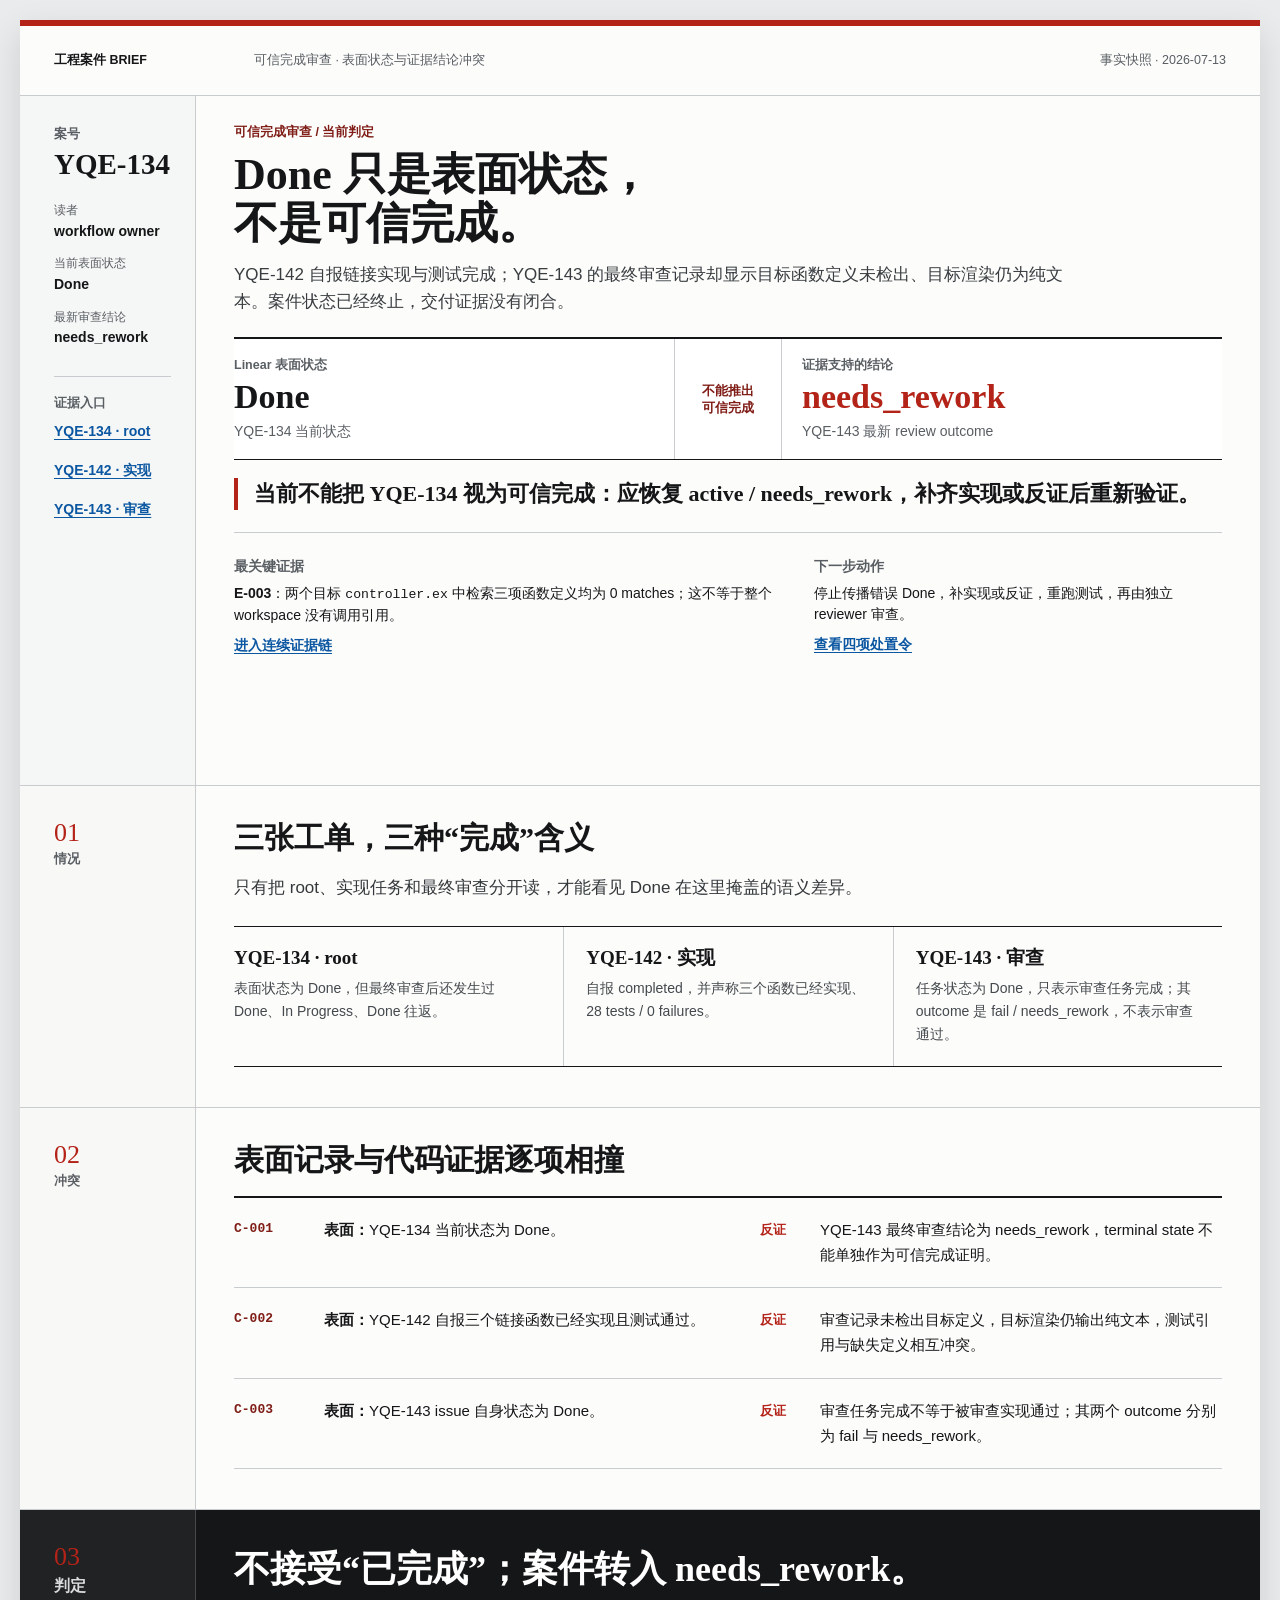
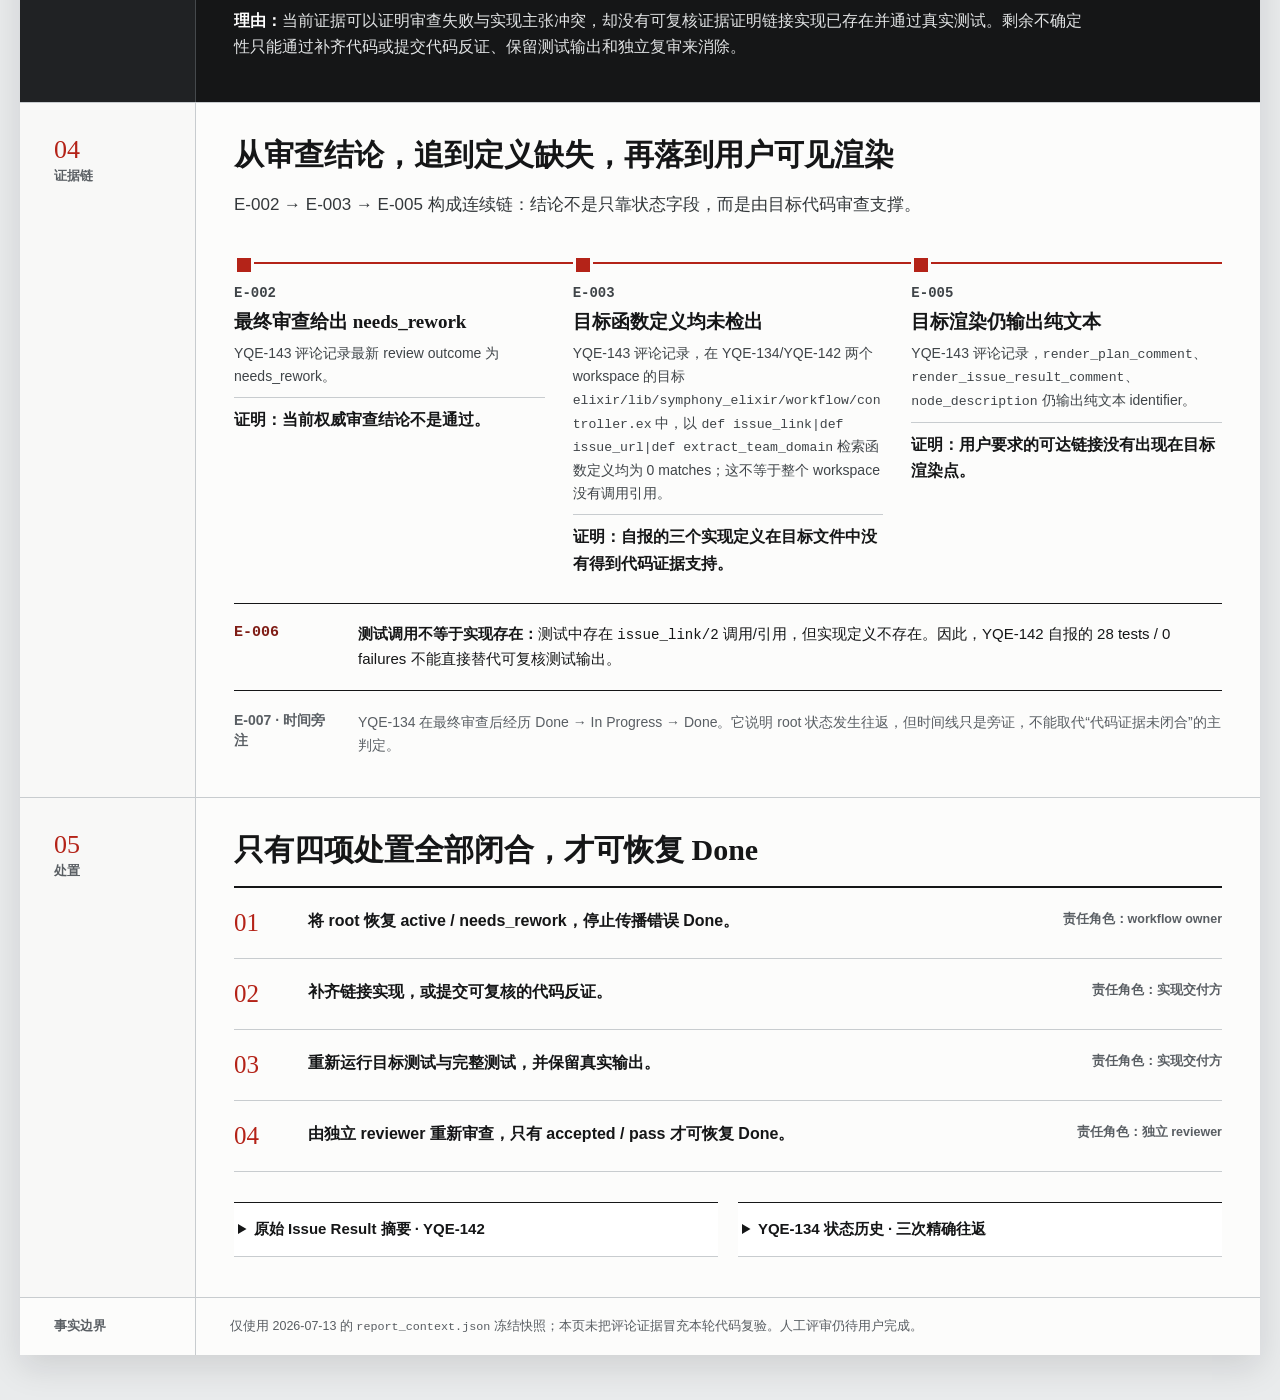
==== .symphony/report-design-spike/yqe-134/case-brief/index.html @ 887a58e9 "docs(report): 增加 YQE-134 案件 brief 候选 摘要： - 增加基于 report_context.json 冻结事实的案件 brief 候选 - 同步桌面与移动截图、Mar" ====
<!--
假设：读者先需要结论，再决定是否展开原始评论；Linear 链接只作为证据入口，不承担页面视觉。
推理与形式：事实关系像一份相互矛盾的案件卷宗，因此按情况、冲突、判定、证据链和处置组织阅读。
事实边界：只使用 report_context.json；评论中的检索、差异与测试证据是冻结事实，不冒充本轮代码复验。
占位：无内容占位；人工评审仍待用户完成。
-->
<!doctype html>
<html lang="zh-CN">
<head>
  <meta charset="utf-8">
  <meta name="viewport" content="width=device-width, initial-scale=1">
  <meta name="color-scheme" content="light">
  <title>YQE-134 案件 brief</title>
  <style>
    :root {
      --paper: #fcfcfb;
      --ground: #e9ebec;
      --ink: #151617;
      --muted: #595e63;
      --line: #c8cccf;
      --soft: #f1f2f2;
      --warning: #b42318;
      --warning-dark: #7f1d16;
      --link: #0b57a1;
    }

    * {
      box-sizing: border-box;
      letter-spacing: 0;
    }

    html {
      background: var(--ground);
      color: var(--ink);
      font-size: 16px;
      scroll-behavior: smooth;
    }

    body {
      margin: 0;
      font-family: -apple-system, BlinkMacSystemFont, "Microsoft YaHei", "PingFang SC", sans-serif;
      font-size: 16px;
      line-height: 1.65;
      letter-spacing: 0;
    }

    a {
      color: var(--link);
      text-underline-offset: 0.2em;
      overflow-wrap: anywhere;
    }

    a:hover {
      text-decoration-thickness: 2px;
    }

    a:focus-visible,
    summary:focus-visible {
      outline: 3px solid #78a9d6;
      outline-offset: 3px;
    }

    code {
      font-family: Consolas, "Microsoft YaHei", monospace;
      font-size: 0.94em;
      overflow-wrap: anywhere;
    }

    .document {
      width: min(1260px, calc(100% - 40px));
      margin: 20px auto 48px;
      background: var(--paper);
      border-top: 6px solid var(--warning);
      box-shadow: 0 12px 32px rgba(17, 20, 22, 0.12);
    }

    .document-header {
      min-height: 70px;
      display: grid;
      grid-template-columns: 176px minmax(0, 1fr) auto;
      align-items: center;
      gap: 24px;
      padding: 14px 34px;
      border-bottom: 1px solid var(--line);
    }

    .document-type,
    .document-scope,
    .snapshot {
      margin: 0;
      font-size: 12.5px;
      line-height: 1.35;
      color: var(--muted);
    }

    .document-type {
      font-weight: 750;
      color: var(--ink);
      text-transform: uppercase;
    }

    .snapshot {
      text-align: right;
      font-variant-numeric: tabular-nums;
    }

    .opening {
      display: grid;
      grid-template-columns: 176px minmax(0, 1fr);
      min-height: 690px;
      border-bottom: 1px solid var(--line);
    }

    .case-file {
      padding: 30px 24px 28px 34px;
      border-right: 1px solid var(--line);
      background: #f5f6f6;
    }

    .case-number-label,
    .eyebrow,
    .status-label,
    .entry-label,
    .section-kicker,
    .evidence-id,
    .responsibility,
    .margin-label {
      margin: 0;
      font-size: 12.5px;
      line-height: 1.4;
      font-weight: 750;
      color: var(--muted);
    }

    .case-number {
      margin: 5px 0 22px;
      font-family: Georgia, "Songti SC", "SimSun", serif;
      font-size: 29px;
      line-height: 1.1;
      font-weight: 700;
      color: var(--ink);
    }

    .case-meta {
      margin: 0 0 28px;
    }

    .case-meta dt {
      margin-top: 14px;
      font-size: 12px;
      line-height: 1.4;
      color: var(--muted);
    }

    .case-meta dd {
      margin: 2px 0 0;
      font-size: 14px;
      line-height: 1.45;
      font-weight: 650;
      overflow-wrap: anywhere;
    }

    .evidence-doors {
      padding-top: 18px;
      border-top: 1px solid var(--line);
    }

    .evidence-doors a {
      display: block;
      padding: 8px 0;
      font-size: 14px;
      font-weight: 650;
    }

    .opening-main {
      min-width: 0;
      padding: 28px 38px 34px;
    }

    .eyebrow {
      color: var(--warning-dark);
    }

    h1,
    h2,
    h3 {
      font-family: Georgia, "Songti SC", "SimSun", serif;
      font-weight: 700;
      text-wrap: balance;
    }

    h1 {
      max-width: 820px;
      margin: 8px 0 12px;
      font-size: 44px;
      line-height: 1.13;
    }

    .dek {
      max-width: 830px;
      margin: 0 0 22px;
      font-size: 17px;
      line-height: 1.6;
      color: #393d40;
    }

    .status-contrast {
      display: grid;
      grid-template-columns: minmax(0, 1fr) 108px minmax(0, 1fr);
      align-items: stretch;
      border-top: 2px solid var(--ink);
      border-bottom: 1px solid var(--ink);
      background: #fff;
    }

    .status-side {
      min-width: 0;
      padding: 18px 20px 16px 0;
    }

    .status-side:last-child {
      padding-right: 0;
      padding-left: 20px;
    }

    .status-value {
      margin: 3px 0 1px;
      font-family: Georgia, "Songti SC", "SimSun", serif;
      font-size: 34px;
      line-height: 1.12;
      font-weight: 700;
      overflow-wrap: anywhere;
    }

    .status-side:last-child .status-value {
      color: var(--warning);
    }

    .status-note {
      margin: 4px 0 0;
      font-size: 14px;
      color: var(--muted);
    }

    .not-equal {
      display: grid;
      place-items: center;
      padding: 10px 8px;
      border-right: 1px solid var(--line);
      border-left: 1px solid var(--line);
      color: var(--warning-dark);
      font-size: 13px;
      line-height: 1.35;
      text-align: center;
      font-weight: 750;
    }

    .verdict-line {
      margin: 18px 0 0;
      padding-left: 16px;
      border-left: 4px solid var(--warning);
      font-family: Georgia, "Songti SC", "SimSun", serif;
      font-size: 22px;
      line-height: 1.45;
      font-weight: 700;
    }

    .opening-entries {
      display: grid;
      grid-template-columns: minmax(0, 1.15fr) minmax(0, 0.85fr);
      gap: 28px;
      margin-top: 22px;
      padding-top: 18px;
      border-top: 1px solid var(--line);
    }

    .opening-entry {
      min-width: 0;
    }

    .opening-entry p {
      margin: 5px 0 0;
      font-size: 14px;
      line-height: 1.55;
    }

    .entry-link {
      display: inline-block;
      margin-top: 7px;
      font-size: 14px;
      font-weight: 700;
    }

    .case-section {
      display: grid;
      grid-template-columns: 176px minmax(0, 1fr);
      border-bottom: 1px solid var(--line);
    }

    .section-rail {
      padding: 34px 24px 30px 34px;
      border-right: 1px solid var(--line);
      background: #f8f8f7;
    }

    .section-number {
      display: block;
      margin-bottom: 5px;
      font-family: Georgia, serif;
      font-size: 26px;
      line-height: 1;
      color: var(--warning);
    }

    .section-body {
      min-width: 0;
      padding: 34px 38px 40px;
    }

    .section-body h2 {
      margin: 0 0 18px;
      font-size: 30px;
      line-height: 1.2;
    }

    .section-lead {
      max-width: 880px;
      margin: 0 0 24px;
      font-size: 17px;
      color: #34383b;
    }

    .situation-grid {
      display: grid;
      grid-template-columns: repeat(3, minmax(0, 1fr));
      gap: 0;
      border-top: 1px solid var(--ink);
      border-bottom: 1px solid var(--ink);
    }

    .situation-item {
      min-width: 0;
      padding: 18px 22px 20px 0;
    }

    .situation-item + .situation-item {
      padding-left: 22px;
      border-left: 1px solid var(--line);
    }

    .situation-item strong {
      display: block;
      margin-bottom: 6px;
      font-family: Georgia, "Songti SC", "SimSun", serif;
      font-size: 19px;
      line-height: 1.35;
    }

    .situation-item p {
      margin: 0;
      font-size: 14px;
      color: #44494d;
    }

    .conflict-list {
      border-top: 2px solid var(--ink);
    }

    .conflict-row {
      display: grid;
      grid-template-columns: 72px minmax(0, 1fr) 58px minmax(0, 1fr);
      align-items: start;
      gap: 18px;
      padding: 20px 0;
      border-bottom: 1px solid var(--line);
    }

    .conflict-id {
      font-family: Consolas, monospace;
      font-size: 13px;
      font-weight: 700;
      color: var(--warning-dark);
    }

    .conflict-claim,
    .conflict-answer {
      margin: 0;
      font-size: 15px;
    }

    .conflict-marker {
      padding-top: 1px;
      color: var(--warning);
      font-size: 13px;
      font-weight: 750;
      text-align: center;
    }

    .decision-band {
      background: var(--ink);
      color: #fff;
    }

    .decision-band .section-rail {
      background: #202224;
      border-color: #45494c;
    }

    .decision-band .section-kicker {
      color: #d8dadb;
    }

    .decision-band .section-body {
      padding-top: 38px;
      padding-bottom: 42px;
    }

    .decision-band h2 {
      max-width: 880px;
      margin-bottom: 16px;
      font-size: 36px;
      color: #fff;
    }

    .decision-band p {
      max-width: 860px;
      margin: 0;
      font-size: 16px;
      color: #e1e3e4;
    }

    .decision-band strong {
      color: #fff;
    }

    .evidence-chain {
      position: relative;
      display: grid;
      grid-template-columns: repeat(3, minmax(0, 1fr));
      gap: 28px;
      margin: 30px 0 26px;
    }

    .evidence-chain::before {
      content: "";
      position: absolute;
      top: 13px;
      right: 0;
      left: 0;
      height: 2px;
      background: var(--warning);
    }

    .evidence-step {
      position: relative;
      z-index: 1;
      min-width: 0;
      padding-top: 35px;
    }

    .evidence-step::before {
      content: "";
      position: absolute;
      top: 6px;
      left: 0;
      width: 14px;
      height: 14px;
      border: 3px solid var(--paper);
      background: var(--warning);
    }

    .evidence-id {
      color: var(--warning-dark);
      font-family: Consolas, monospace;
    }

    .evidence-step h3 {
      margin: 5px 0 7px;
      font-size: 19px;
      line-height: 1.35;
    }

    .evidence-step p {
      margin: 0;
      font-size: 14px;
      color: #3f4448;
    }

    .proof-meaning {
      display: block;
      margin-top: 9px;
      padding-top: 9px;
      border-top: 1px solid var(--line);
      color: var(--ink);
      font-weight: 700;
    }

    .evidence-note {
      display: grid;
      grid-template-columns: 104px minmax(0, 1fr);
      gap: 20px;
      margin-top: 18px;
      padding: 18px 0;
      border-top: 1px solid var(--ink);
      border-bottom: 1px solid var(--ink);
    }

    .evidence-note p {
      margin: 0;
      font-size: 15px;
    }

    .margin-timeline {
      display: grid;
      grid-template-columns: 104px minmax(0, 1fr);
      gap: 20px;
      margin-top: 20px;
    }

    .margin-timeline p {
      margin: 0;
      font-size: 14px;
      color: var(--muted);
    }

    .action-list {
      margin: 0;
      padding: 0;
      list-style: none;
      border-top: 2px solid var(--ink);
      counter-reset: actions;
    }

    .action-list li {
      display: grid;
      grid-template-columns: 54px minmax(0, 1fr) 168px;
      align-items: start;
      gap: 20px;
      padding: 20px 0;
      border-bottom: 1px solid var(--line);
      counter-increment: actions;
    }

    .action-list li::before {
      content: "0" counter(actions);
      font-family: Georgia, serif;
      font-size: 25px;
      line-height: 1.2;
      color: var(--warning);
    }

    .action-copy {
      margin: 0;
      font-size: 16px;
      font-weight: 650;
    }

    .responsibility {
      padding-top: 3px;
      text-align: right;
    }

    .raw-material {
      display: grid;
      grid-template-columns: repeat(2, minmax(0, 1fr));
      gap: 20px;
      margin-top: 30px;
    }

    details {
      min-width: 0;
      border-top: 1px solid var(--ink);
      border-bottom: 1px solid var(--line);
      background: #fff;
    }

    summary {
      padding: 14px 4px;
      cursor: pointer;
      font-size: 15px;
      font-weight: 750;
    }

    .details-body {
      padding: 0 4px 16px;
      font-size: 14px;
      color: #3f4448;
    }

    .details-body p {
      margin: 0 0 10px;
    }

    .details-body ol {
      margin: 0;
      padding-left: 22px;
    }

    .details-body li {
      margin: 6px 0;
      overflow-wrap: anywhere;
    }

    .claim-warning {
      color: var(--warning-dark);
      font-weight: 750;
    }

    .document-footer {
      display: grid;
      grid-template-columns: 176px minmax(0, 1fr);
      color: var(--muted);
      font-size: 12.5px;
    }

    .document-footer p {
      margin: 0;
      padding: 18px 34px;
    }

    .document-footer p:first-child {
      border-right: 1px solid var(--line);
      font-weight: 700;
    }

    @media (max-width: 800px) {
      .document {
        width: 100%;
        margin: 0;
        box-shadow: none;
      }

      .document-header {
        grid-template-columns: 1fr auto;
        gap: 8px 14px;
        min-height: auto;
        padding: 14px 18px;
      }

      .document-scope {
        grid-column: 1 / -1;
        grid-row: 2;
      }

      .opening,
      .case-section {
        display: block;
        min-height: 0;
      }

      .case-file {
        display: grid;
        grid-template-columns: minmax(0, 1fr) minmax(0, 1fr);
        gap: 0 20px;
        padding: 20px 18px;
        border-right: 0;
        border-bottom: 1px solid var(--line);
      }

      .case-number-label,
      .case-number {
        grid-column: 1;
      }

      .case-number {
        margin-bottom: 12px;
        font-size: 27px;
      }

      .case-meta {
        grid-column: 2;
        grid-row: 1 / span 3;
        margin-bottom: 0;
      }

      .case-meta dt:first-child {
        margin-top: 0;
      }

      .evidence-doors {
        grid-column: 1 / -1;
        display: grid;
        grid-template-columns: repeat(3, minmax(0, 1fr));
        gap: 10px;
        padding-top: 12px;
      }

      .evidence-doors a {
        font-size: 13px;
      }

      .opening-main,
      .section-body {
        padding: 26px 18px 32px;
      }

      h1 {
        font-size: 34px;
      }

      .dek {
        font-size: 16px;
      }

      .status-contrast {
        grid-template-columns: minmax(0, 1fr);
      }

      .status-side,
      .status-side:last-child {
        padding: 15px 0;
      }

      .not-equal {
        min-height: 38px;
        border: 0;
        border-top: 1px solid var(--line);
        border-bottom: 1px solid var(--line);
      }

      .status-value {
        font-size: 29px;
      }

      .verdict-line {
        font-size: 20px;
      }

      .opening-entries,
      .situation-grid,
      .raw-material {
        grid-template-columns: 1fr;
      }

      .opening-entries {
        gap: 18px;
      }

      .section-rail {
        display: flex;
        align-items: baseline;
        gap: 10px;
        padding: 17px 18px 14px;
        border-right: 0;
        border-bottom: 1px solid var(--line);
      }

      .section-number {
        margin-bottom: 0;
        font-size: 21px;
      }

      .section-body h2 {
        font-size: 27px;
      }

      .situation-item,
      .situation-item + .situation-item {
        padding: 16px 0;
        border-left: 0;
        border-top: 1px solid var(--line);
      }

      .situation-item:first-child {
        border-top: 0;
      }

      .conflict-row {
        grid-template-columns: 58px minmax(0, 1fr);
        gap: 8px 14px;
      }

      .conflict-marker {
        grid-column: 1;
        text-align: left;
      }

      .conflict-answer {
        grid-column: 2;
      }

      .decision-band .section-rail {
        border-color: #45494c;
      }

      .decision-band .section-body {
        padding: 28px 18px 34px;
      }

      .decision-band h2 {
        font-size: 30px;
      }

      .evidence-chain {
        grid-template-columns: 1fr;
        gap: 22px;
        margin-top: 22px;
        padding-left: 22px;
      }

      .evidence-chain::before {
        top: 0;
        right: auto;
        bottom: 0;
        left: 7px;
        width: 2px;
        height: auto;
      }

      .evidence-step {
        padding-top: 0;
      }

      .evidence-step::before {
        top: 5px;
        left: -22px;
      }

      .evidence-note,
      .margin-timeline {
        grid-template-columns: 1fr;
        gap: 7px;
      }

      .action-list li {
        grid-template-columns: 42px minmax(0, 1fr);
        gap: 12px;
      }

      .responsibility {
        grid-column: 2;
        padding-top: 0;
        text-align: left;
      }

      .raw-material {
        gap: 18px;
      }

      .document-footer {
        display: block;
      }

      .document-footer p {
        padding: 13px 18px;
      }

      .document-footer p:first-child {
        border-right: 0;
        border-bottom: 1px solid var(--line);
      }
    }

    @media (max-width: 430px) {
      body {
        font-size: 15px;
      }

      .document-header {
        grid-template-columns: minmax(0, 1fr);
      }

      .snapshot {
        grid-row: 3;
        text-align: left;
      }

      .case-file {
        display: block;
      }

      .case-meta {
        display: grid;
        grid-template-columns: repeat(2, minmax(0, 1fr));
        gap: 0 18px;
        margin-bottom: 16px;
      }

      .evidence-doors {
        grid-template-columns: 1fr;
        gap: 0;
      }

      h1 {
        font-size: 31px;
      }

      .opening-main,
      .section-body {
        padding-right: 16px;
        padding-left: 16px;
      }

      .section-rail {
        padding-right: 16px;
        padding-left: 16px;
      }

      .status-value {
        font-size: 27px;
      }

      .conflict-row {
        grid-template-columns: 1fr;
      }

      .conflict-marker,
      .conflict-answer {
        grid-column: 1;
      }

      .conflict-marker {
        text-align: left;
      }

      .action-list li {
        grid-template-columns: 38px minmax(0, 1fr);
      }
    }
  </style>
</head>
<body>
  <main class="document">
    <header class="document-header">
      <p class="document-type">工程案件 brief</p>
      <p class="document-scope">可信完成审查 · 表面状态与证据结论冲突</p>
      <p class="snapshot">事实快照 · 2026-07-13</p>
    </header>

    <section class="opening" aria-labelledby="case-title">
      <aside class="case-file" aria-label="案件元信息与证据入口">
        <p class="case-number-label">案号</p>
        <p class="case-number">YQE-134</p>
        <dl class="case-meta">
          <div>
            <dt>读者</dt>
            <dd>workflow owner</dd>
          </div>
          <div>
            <dt>当前表面状态</dt>
            <dd>Done</dd>
          </div>
          <div>
            <dt>最新审查结论</dt>
            <dd>needs_rework</dd>
          </div>
        </dl>
        <nav class="evidence-doors" aria-label="Linear 证据入口">
          <p class="entry-label">证据入口</p>
          <a href="https://linear.app/yqeeqy/issue/YQE-134/我希望当在一个issue里引用其他issue的时候是一个可达的链接这个操作最好是不耗token的" target="_blank" rel="noreferrer" aria-label="打开 Linear 中的 YQE-134 root issue">YQE-134 · root</a>
          <a href="https://linear.app/yqeeqy/issue/YQE-142/issue-identifier-链接化" target="_blank" rel="noreferrer" aria-label="打开 Linear 中的 YQE-142 实现 issue">YQE-142 · 实现</a>
          <a href="https://linear.app/yqeeqy/issue/YQE-143/最终审查" target="_blank" rel="noreferrer" aria-label="打开 Linear 中的 YQE-143 最终审查 issue">YQE-143 · 审查</a>
        </nav>
      </aside>

      <div class="opening-main">
        <p class="eyebrow">可信完成审查 / 当前判定</p>
        <h1 id="case-title">Done 只是表面状态，<br>不是可信完成。</h1>
        <p class="dek">YQE-142 自报链接实现与测试完成；YQE-143 的最终审查记录却显示目标函数定义未检出、目标渲染仍为纯文本。案件状态已经终止，交付证据没有闭合。</p>

        <div class="status-contrast" aria-label="表面状态与可信结论对照">
          <div class="status-side">
            <p class="status-label">Linear 表面状态</p>
            <p class="status-value">Done</p>
            <p class="status-note">YQE-134 当前状态</p>
          </div>
          <div class="not-equal">不能推出<br>可信完成</div>
          <div class="status-side">
            <p class="status-label">证据支持的结论</p>
            <p class="status-value">needs_rework</p>
            <p class="status-note">YQE-143 最新 review outcome</p>
          </div>
        </div>

        <p class="verdict-line">当前不能把 YQE-134 视为可信完成：应恢复 active / needs_rework，补齐实现或反证后重新验证。</p>

        <div class="opening-entries">
          <div class="opening-entry">
            <p class="entry-label">最关键证据</p>
            <p><strong>E-003</strong>：两个目标 <code>controller.ex</code> 中检索三项函数定义均为 0 matches；这不等于整个 workspace 没有调用引用。</p>
            <a class="entry-link" href="#evidence">进入连续证据链</a>
          </div>
          <div class="opening-entry">
            <p class="entry-label">下一步动作</p>
            <p>停止传播错误 Done，补实现或反证，重跑测试，再由独立 reviewer 审查。</p>
            <a class="entry-link" href="#actions">查看四项处置令</a>
          </div>
        </div>
      </div>
    </section>

    <section class="case-section" aria-labelledby="situation-title">
      <div class="section-rail">
        <span class="section-number">01</span>
        <p class="section-kicker">情况</p>
      </div>
      <div class="section-body">
        <h2 id="situation-title">三张工单，三种“完成”含义</h2>
        <p class="section-lead">只有把 root、实现任务和最终审查分开读，才能看见 Done 在这里掩盖的语义差异。</p>
        <div class="situation-grid">
          <article class="situation-item">
            <strong>YQE-134 · root</strong>
            <p>表面状态为 Done，但最终审查后还发生过 Done、In Progress、Done 往返。</p>
          </article>
          <article class="situation-item">
            <strong>YQE-142 · 实现</strong>
            <p>自报 completed，并声称三个函数已经实现、28 tests / 0 failures。</p>
          </article>
          <article class="situation-item">
            <strong>YQE-143 · 审查</strong>
            <p>任务状态为 Done，只表示审查任务完成；其 outcome 是 fail / needs_rework，不表示审查通过。</p>
          </article>
        </div>
      </div>
    </section>

    <section class="case-section" aria-labelledby="conflict-title">
      <div class="section-rail">
        <span class="section-number">02</span>
        <p class="section-kicker">冲突</p>
      </div>
      <div class="section-body">
        <h2 id="conflict-title">表面记录与代码证据逐项相撞</h2>
        <div class="conflict-list">
          <div class="conflict-row">
            <span class="conflict-id">C-001</span>
            <p class="conflict-claim"><strong>表面：</strong>YQE-134 当前状态为 Done。</p>
            <span class="conflict-marker">反证</span>
            <p class="conflict-answer">YQE-143 最终审查结论为 needs_rework，terminal state 不能单独作为可信完成证明。</p>
          </div>
          <div class="conflict-row">
            <span class="conflict-id">C-002</span>
            <p class="conflict-claim"><strong>表面：</strong>YQE-142 自报三个链接函数已经实现且测试通过。</p>
            <span class="conflict-marker">反证</span>
            <p class="conflict-answer">审查记录未检出目标定义，目标渲染仍输出纯文本，测试引用与缺失定义相互冲突。</p>
          </div>
          <div class="conflict-row">
            <span class="conflict-id">C-003</span>
            <p class="conflict-claim"><strong>表面：</strong>YQE-143 issue 自身状态为 Done。</p>
            <span class="conflict-marker">反证</span>
            <p class="conflict-answer">审查任务完成不等于被审查实现通过；其两个 outcome 分别为 fail 与 needs_rework。</p>
          </div>
        </div>
      </div>
    </section>

    <section class="case-section decision-band" aria-labelledby="decision-title">
      <div class="section-rail">
        <span class="section-number">03</span>
        <p class="section-kicker">判定</p>
      </div>
      <div class="section-body">
        <h2 id="decision-title">不接受“已完成”；案件转入 needs_rework。</h2>
        <p><strong>理由：</strong>当前证据可以证明审查失败与实现主张冲突，却没有可复核证据证明链接实现已存在并通过真实测试。剩余不确定性只能通过补齐代码或提交代码反证、保留测试输出和独立复审来消除。</p>
      </div>
    </section>

    <section class="case-section" id="evidence" aria-labelledby="evidence-title">
      <div class="section-rail">
        <span class="section-number">04</span>
        <p class="section-kicker">证据链</p>
      </div>
      <div class="section-body">
        <h2 id="evidence-title">从审查结论，追到定义缺失，再落到用户可见渲染</h2>
        <p class="section-lead">E-002 → E-003 → E-005 构成连续链：结论不是只靠状态字段，而是由目标代码审查支撑。</p>

        <div class="evidence-chain" aria-label="E-002 到 E-003 到 E-005 的连续证据链">
          <article class="evidence-step">
            <p class="evidence-id">E-002</p>
            <h3>最终审查给出 needs_rework</h3>
            <p>YQE-143 评论记录最新 review outcome 为 needs_rework。</p>
            <span class="proof-meaning">证明：当前权威审查结论不是通过。</span>
          </article>
          <article class="evidence-step">
            <p class="evidence-id">E-003</p>
            <h3>目标函数定义均未检出</h3>
            <p>YQE-143 评论记录，在 YQE-134/YQE-142 两个 workspace 的目标 <code>elixir/lib/symphony_elixir/workflow/controller.ex</code> 中，以 <code>def issue_link|def issue_url|def extract_team_domain</code> 检索函数定义均为 0 matches；这不等于整个 workspace 没有调用引用。</p>
            <span class="proof-meaning">证明：自报的三个实现定义在目标文件中没有得到代码证据支持。</span>
          </article>
          <article class="evidence-step">
            <p class="evidence-id">E-005</p>
            <h3>目标渲染仍输出纯文本</h3>
            <p>YQE-143 评论记录，<code>render_plan_comment</code>、<code>render_issue_result_comment</code>、<code>node_description</code> 仍输出纯文本 identifier。</p>
            <span class="proof-meaning">证明：用户要求的可达链接没有出现在目标渲染点。</span>
          </article>
        </div>

        <aside class="evidence-note" aria-label="测试证据 E-006">
          <p class="evidence-id">E-006</p>
          <p><strong>测试调用不等于实现存在：</strong>测试中存在 <code>issue_link/2</code> 调用/引用，但实现定义不存在。因此，YQE-142 自报的 28 tests / 0 failures 不能直接替代可复核测试输出。</p>
        </aside>

        <aside class="margin-timeline" aria-label="状态往返证据 E-007">
          <p class="margin-label">E-007 · 时间旁注</p>
          <p>YQE-134 在最终审查后经历 Done → In Progress → Done。它说明 root 状态发生往返，但时间线只是旁证，不能取代“代码证据未闭合”的主判定。</p>
        </aside>
      </div>
    </section>

    <section class="case-section" id="actions" aria-labelledby="actions-title">
      <div class="section-rail">
        <span class="section-number">05</span>
        <p class="section-kicker">处置</p>
      </div>
      <div class="section-body">
        <h2 id="actions-title">只有四项处置全部闭合，才可恢复 Done</h2>
        <ol class="action-list">
          <li>
            <p class="action-copy">将 root 恢复 active / needs_rework，停止传播错误 Done。</p>
            <span class="responsibility">责任角色：workflow owner</span>
          </li>
          <li>
            <p class="action-copy">补齐链接实现，或提交可复核的代码反证。</p>
            <span class="responsibility">责任角色：实现交付方</span>
          </li>
          <li>
            <p class="action-copy">重新运行目标测试与完整测试，并保留真实输出。</p>
            <span class="responsibility">责任角色：实现交付方</span>
          </li>
          <li>
            <p class="action-copy">由独立 reviewer 重新审查，只有 accepted / pass 才可恢复 Done。</p>
            <span class="responsibility">责任角色：独立 reviewer</span>
          </li>
        </ol>

        <div class="raw-material" aria-label="可展开的原始材料">
          <details>
            <summary>原始 Issue Result 摘要 · YQE-142</summary>
            <div class="details-body">
              <p>YQE-142 自报 completed，称 controller 已包含 <code>issue_link/2</code>、<code>issue_url/2</code>、<code>extract_team_domain/1</code>，并称 28 tests / 0 failures。</p>
              <p class="claim-warning">这是 implementation agent 的主张，不等于已验证。</p>
            </div>
          </details>
          <details>
            <summary>YQE-134 状态历史 · 三次精确往返</summary>
            <div class="details-body">
              <ol>
                <li><time datetime="2026-06-30T16:14:06.035Z">2026-06-30T16:14:06.035Z</time> · In Progress → Done</li>
                <li><time datetime="2026-06-30T16:25:24.952Z">2026-06-30T16:25:24.952Z</time> · Done → In Progress</li>
                <li><time datetime="2026-06-30T16:44:49.371Z">2026-06-30T16:44:49.371Z</time> · In Progress → Done</li>
              </ol>
            </div>
          </details>
        </div>
      </div>
    </section>

    <footer class="document-footer">
      <p>事实边界</p>
      <p>仅使用 2026-07-13 的 <code>report_context.json</code> 冻结快照；本页未把评论证据冒充本轮代码复验。人工评审仍待用户完成。</p>
    </footer>
  </main>
</body>
</html>
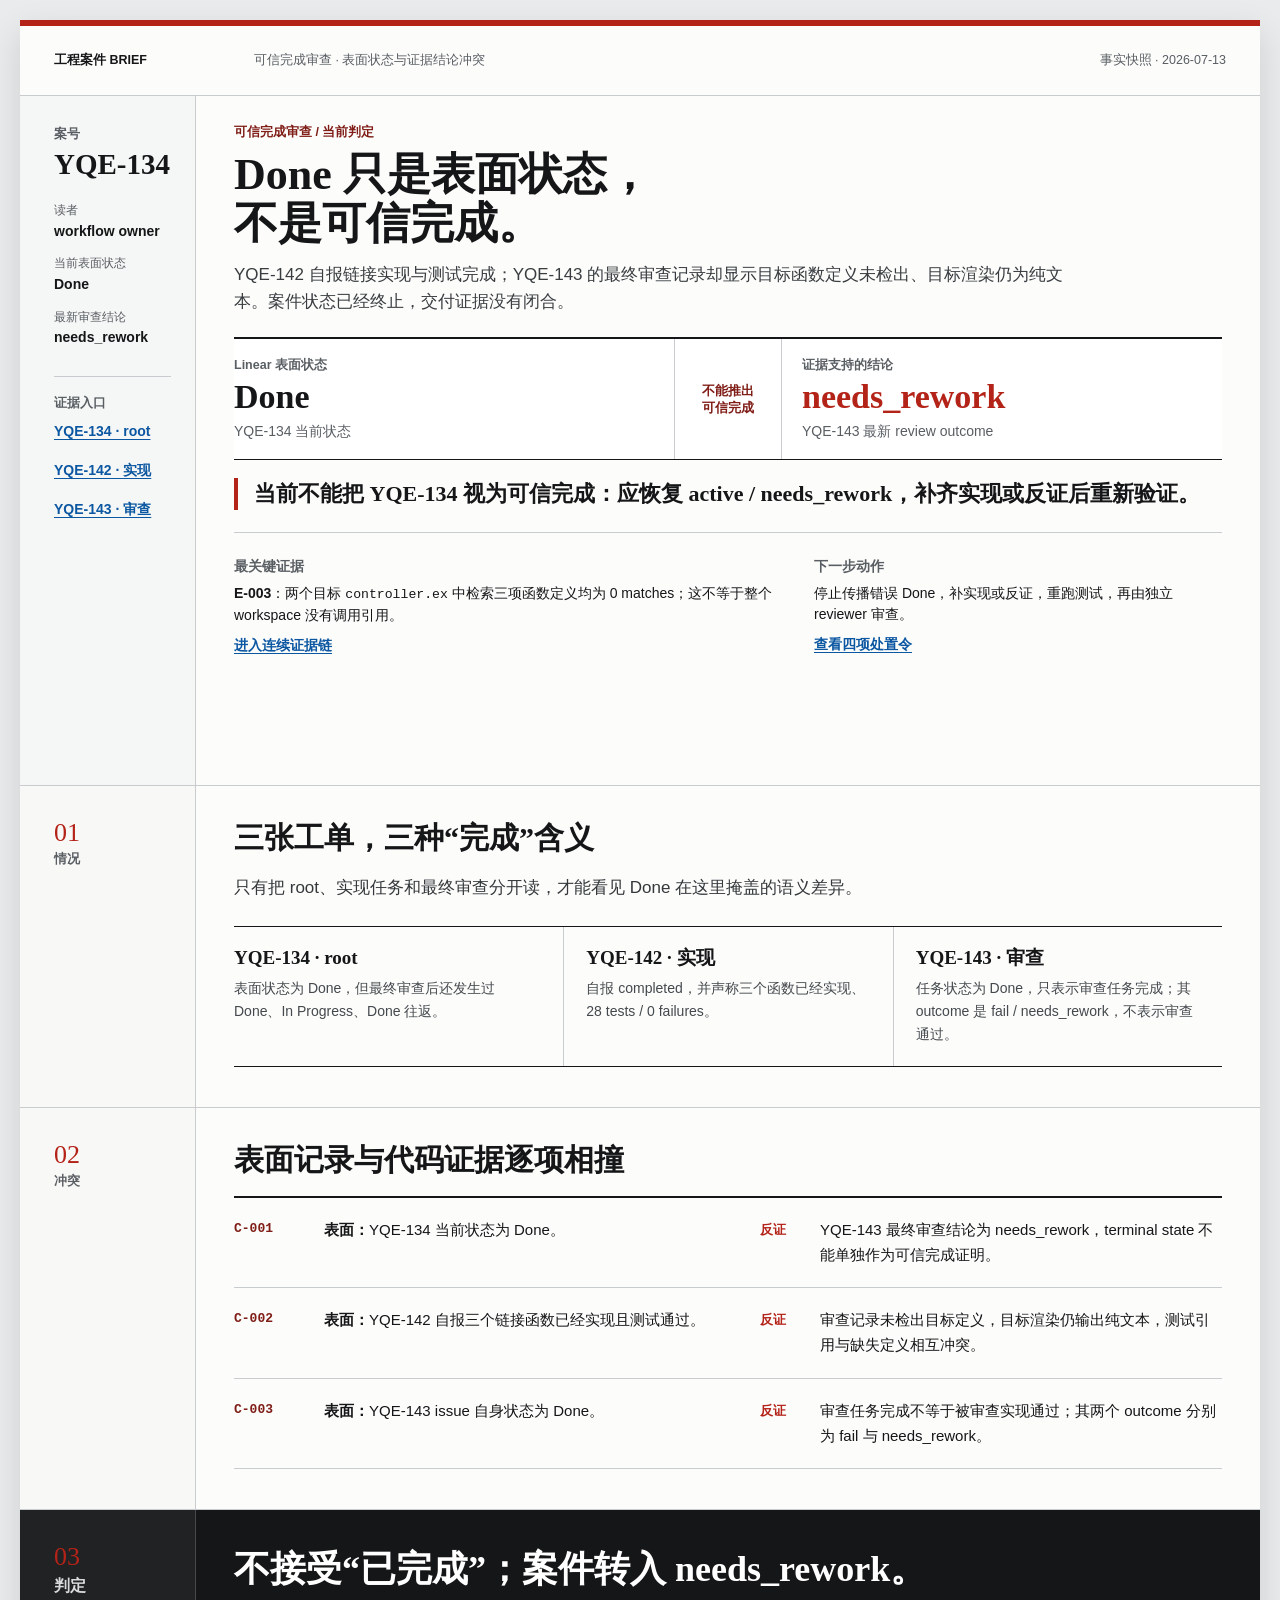
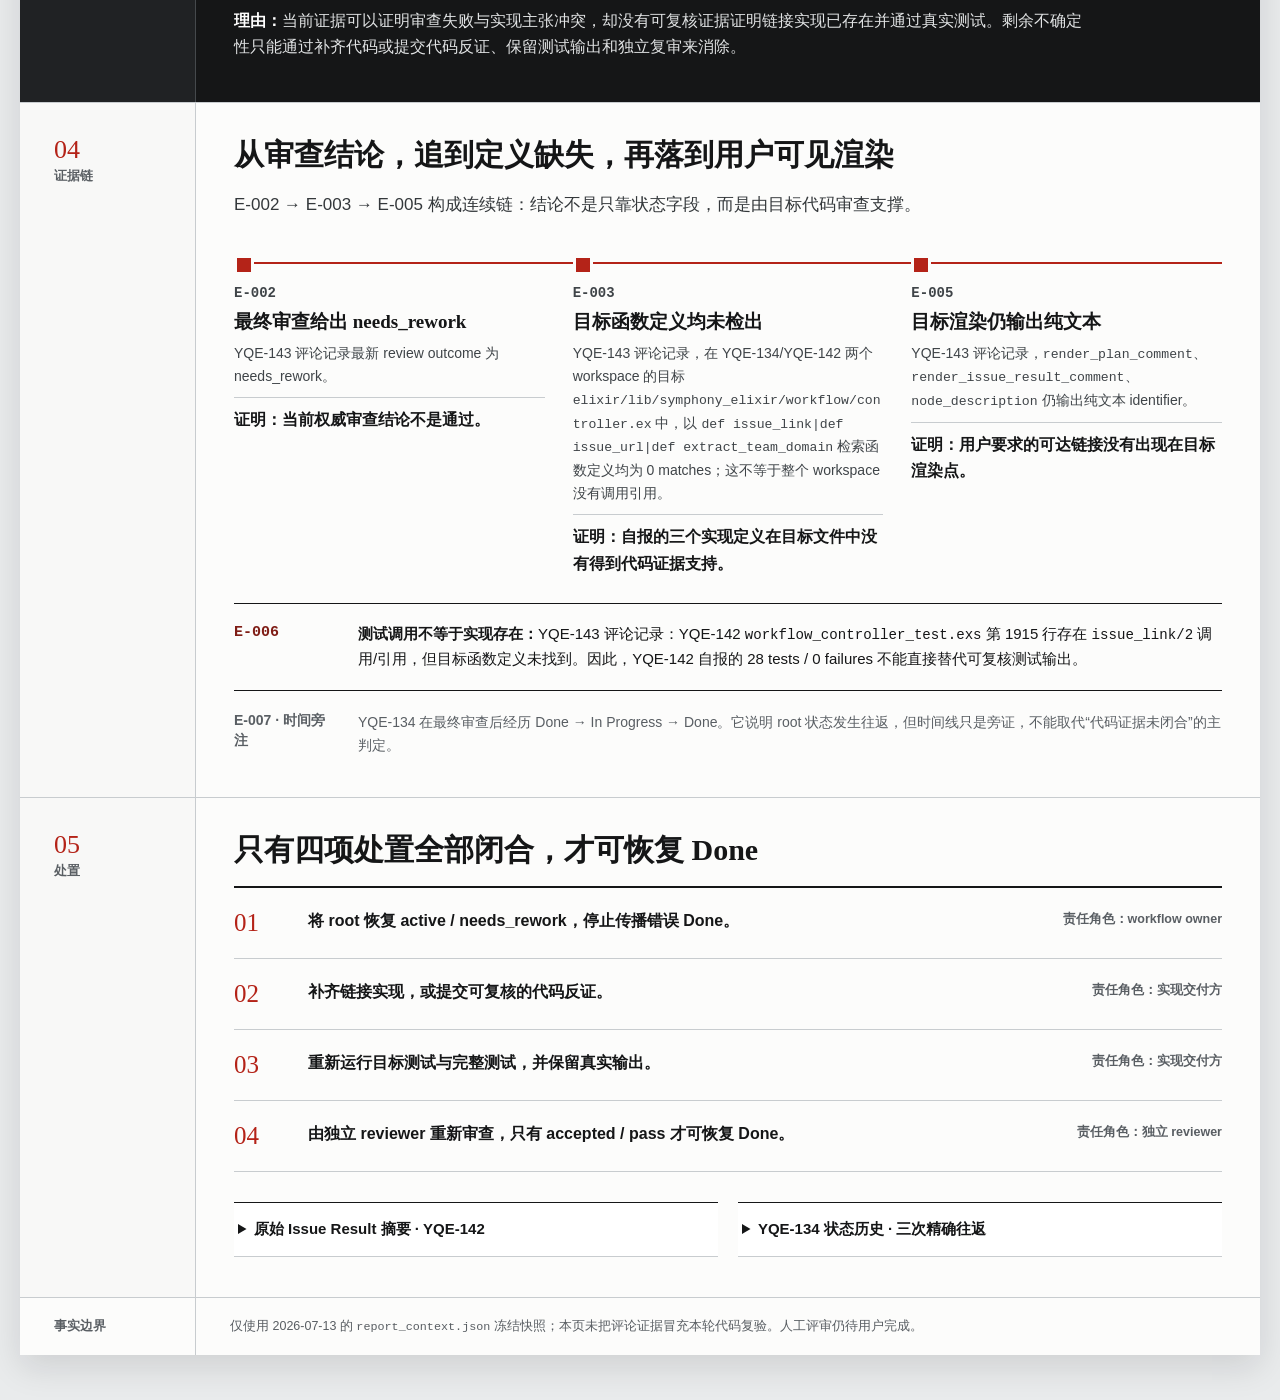
==== commit be86423d: "docs(report): 收紧案件 brief 证据表述 摘要： - 将 E-006 追溯到 YQE-143 评论记录及 YQE-142 测试文件第 1915 行 - 将摘要边界收紧为目标 cont" ====
--- a/.symphony/report-design-spike/yqe-134/case-brief/index.html
+++ b/.symphony/report-design-spike/yqe-134/case-brief/index.html
@@ -1087,7 +1087,7 @@
 
         <aside class="evidence-note" aria-label="测试证据 E-006">
           <p class="evidence-id">E-006</p>
-          <p><strong>测试调用不等于实现存在：</strong>测试中存在 <code>issue_link/2</code> 调用/引用，但实现定义不存在。因此，YQE-142 自报的 28 tests / 0 failures 不能直接替代可复核测试输出。</p>
+          <p><strong>测试调用不等于实现存在：</strong>YQE-143 评论记录：YQE-142 <code>workflow_controller_test.exs</code> 第 1915 行存在 <code>issue_link/2</code> 调用/引用，但目标函数定义未找到。因此，YQE-142 自报的 28 tests / 0 failures 不能直接替代可复核测试输出。</p>
         </aside>
 
         <aside class="margin-timeline" aria-label="状态往返证据 E-007">
